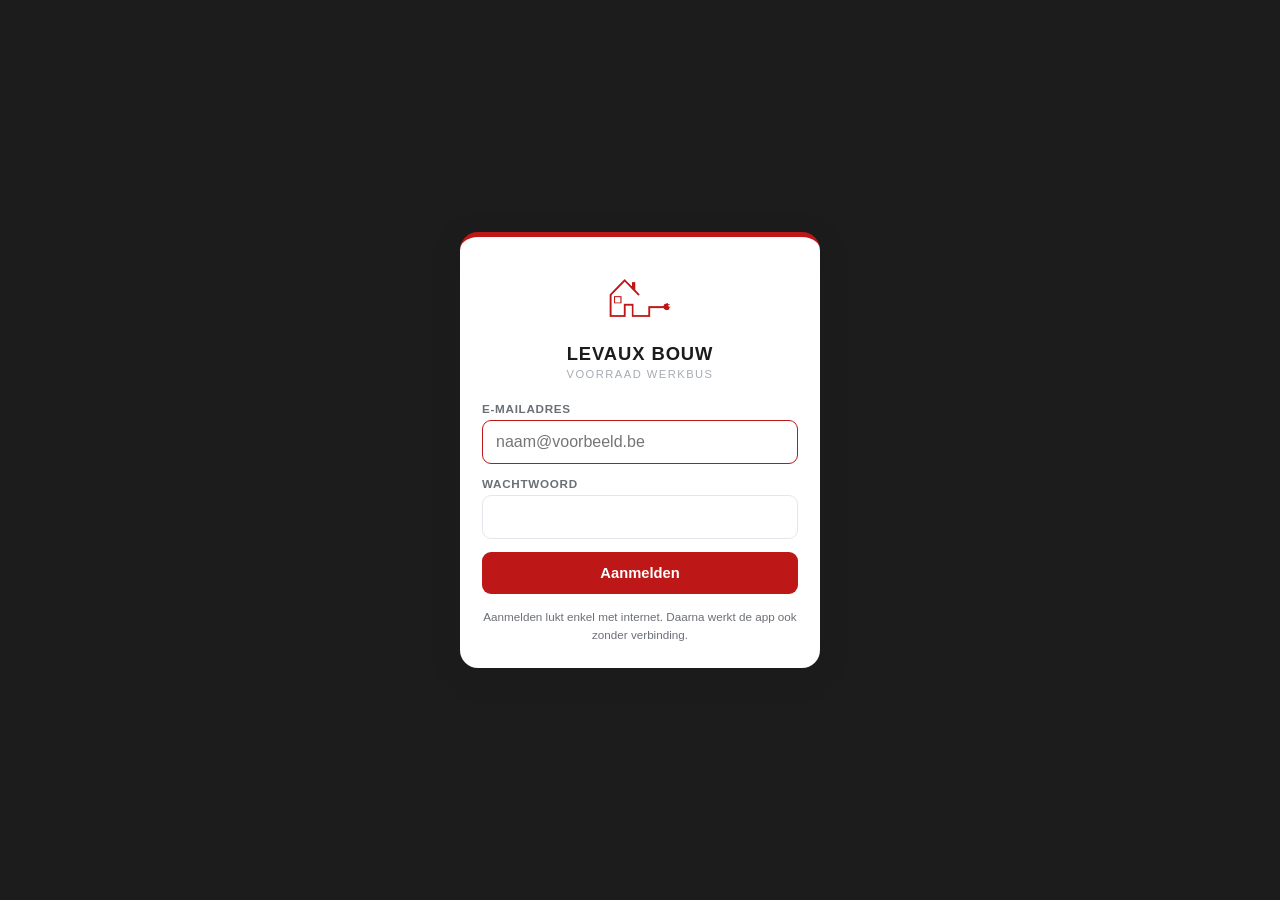
==== index.html @ 4686451c "login" ====
<!DOCTYPE html>
<html lang="nl-BE">
<head>
<meta charset="utf-8">
<meta name="viewport" content="width=device-width, initial-scale=1, viewport-fit=cover, maximum-scale=1">
<title>Levaux Bouw · Voorraad</title>
<meta name="description" content="Voorraadbeheer van Cebeo-materiaal voor Levaux Bouw.">
<meta name="theme-color" content="#1c1c1c">
<meta name="apple-mobile-web-app-capable" content="yes">
<meta name="apple-mobile-web-app-status-bar-style" content="black">
<meta name="apple-mobile-web-app-title" content="Voorraad">
<link rel="manifest" href="manifest.webmanifest">
<link rel="icon" href="assets/logo-mark.png" type="image/png">
<link rel="apple-touch-icon" href="assets/icon-192.png">
<link rel="stylesheet" href="css/styles.css">
</head>
<body>

<!-- ============ AANMELDPOORT ============ -->
<div class="poort" id="poort" hidden>
  <div class="poort__kaart">
    <img src="assets/logo-mark.png" alt="" class="poort__logo">
    <h1>Levaux Bouw</h1>
    <p class="poort__onder">Voorraad werkbus</p>

    <div class="veld"><label for="poort-email">E-mailadres</label>
      <input type="email" id="poort-email" autocomplete="username" inputmode="email" enterkeyhint="next" placeholder="naam@voorbeeld.be"></div>
    <div class="veld"><label for="poort-ww">Wachtwoord</label>
      <input type="password" id="poort-ww" autocomplete="current-password" enterkeyhint="go"></div>

    <div class="poort__fout" id="poort-fout" hidden></div>
    <button class="knop" id="poort-aanmelden">Aanmelden</button>
    <p class="poort__hulp">Aanmelden lukt enkel met internet. Daarna werkt de app ook zonder verbinding.</p>
  </div>
</div>

<header class="app-header">
  <div class="app-header__bar"></div>
  <div class="app-header__top">
    <img src="assets/logo-mark.png" alt="" class="logo">
    <div class="app-header__titel">
      <strong>Levaux Bouw</strong>
      <span id="header-sub">Voorraad werkbus</span>
    </div>
  </div>

  <div class="zoekbalk" id="zoekbalk">
    <div class="zoekveld">
      <input type="search" id="zoek" placeholder="Zoek op naam, merk, referentie of leverancier…" autocomplete="off" enterkeyhint="search">
      <button id="zoek-wis" class="zoekveld__wis" type="button" aria-label="Zoekopdracht wissen" hidden>&times;</button>
    </div>
  </div>
  <div class="chips" id="chips"></div>
  <div class="chips chips--tweede" id="chips-lev"></div>
</header>

<main>

  <!-- ============ VOORRAAD ============ -->
  <section class="scherm" id="scherm-voorraad">
    <div class="stats">
      <div class="stat"><b id="st-soorten">0</b><span>producten</span></div>
      <div class="stat"><b id="st-stuks">0</b><span>stuks</span></div>
      <div class="stat stat--waarschuwing"><b id="st-laag">0</b><span>bijbestellen</span></div>
    </div>
    <div class="lijst" id="lijst"></div>
    <p class="voet">Tik een product aan om af te boeken of bij te tellen.</p>
  </section>

  <!-- ============ INBOEKEN ============ -->
  <section class="scherm" id="scherm-inboeken" hidden>
    <div class="paneel">
      <h3>Bestelbon inlezen</h3>
      <p>Maak schermafbeeldingen van je bestelbon of orderbevestiging en laad ze hier op. De app zoekt zelf uit van welke leverancier de bon komt. Bestaande producten worden <strong>bijgeteld</strong>, nieuwe komen erbij.</p>
      <label class="dropzone" for="ocr-bestanden">
        <svg viewBox="0 0 24 24" fill="none" stroke="currentColor" stroke-width="1.8" stroke-linecap="round" stroke-linejoin="round"><path d="M14.5 4h-5L8 6H4a2 2 0 0 0-2 2v10a2 2 0 0 0 2 2h16a2 2 0 0 0 2-2V8a2 2 0 0 0-2-2h-4l-1.5-2Z"/><circle cx="12" cy="13" r="3.5"/></svg>
        <strong>Schermafbeeldingen kiezen</strong>
        Meerdere tegelijk mag · JPG of PNG
        <input type="file" id="ocr-bestanden" accept="image/*" multiple hidden>
      </label>
      <div class="voortgang" id="ocr-voortgang" hidden>
        <span id="ocr-status">Bezig…</span>
        <div class="balk"><i id="ocr-balk"></i></div>
      </div>
    </div>

    <div class="paneel">
      <h3>Of: tekst plakken</h3>
      <p>Lukt het inlezen van de afbeelding niet? Plak de orderlijst als tekst — de app haalt er de referenties, aantallen en prijzen uit.</p>
      <div class="veld">
        <textarea id="plak-tekst" placeholder="Plak hier de regels van je bestelbon…"></textarea>
      </div>
      <button class="knop knop--zwart" id="btn-plak">Tekst uitlezen</button>
    </div>

    <div class="paneel">
      <h3>Handmatig inboeken</h3>
      <p>Eén product erbij: blokken, isolatie, buizen, een sanitairstuk. Foto trekken, naam invullen, klaar — de rest mag je leeg laten.</p>
      <button class="knop knop--zwart" id="btn-nieuw-foto">Foto nemen en toevoegen</button>
      <button class="knop knop--leeg" id="btn-nieuw-product" style="margin-top:9px">Zonder foto toevoegen</button>
    </div>
  </section>

  <!-- ============ CONTROLESCHERM na import ============ -->
  <section class="scherm" id="scherm-controle" hidden>
    <div class="waarschuwing" id="controle-waarschuwing">
      Kijk de regels na voor je ze bevestigt. Ingelezen tekst is niet altijd perfect.
    </div>
    <div class="paneel" id="controle-lev-paneel">
      <div class="veld" style="margin:0">
        <label for="controle-lev">Leverancier</label>
        <select id="controle-lev"></select>
        <div class="veld__hulp" id="controle-lev-hulp"></div>
      </div>
      <div id="controle-lev-nieuw" hidden style="margin-top:12px">
        <div class="veld"><label for="controle-lev-naam">Naam van de leverancier</label>
          <input type="text" id="controle-lev-naam"></div>
        <div class="veld" style="margin-bottom:0"><label for="controle-lev-cat">Categorie voor zijn materiaal</label>
          <select id="controle-lev-cat"></select></div>
      </div>
    </div>

    <div id="controle-regels"></div>
    <div class="knoppen" style="margin-top:14px">
      <button class="knop" id="btn-bevestig-import">Toevoegen aan voorraad</button>
      <button class="knop knop--leeg" id="btn-annuleer-import">Annuleren</button>
    </div>
  </section>

  <!-- ============ BESTELLEN ============ -->
  <section class="scherm" id="scherm-bestellen" hidden>
    <div class="paneel">
      <h3>Bij te bestellen</h3>
      <p>Alles wat onder je ingestelde minimum zit, gegroepeerd per leverancier. Het minimum stel je per product in.</p>
      <div class="knoppen">
        <button class="knop knop--zwart" id="btn-kopieer-bestel">Lijst kopiëren</button>
        <button class="knop knop--leeg" id="btn-mail-bestel">Doorsturen via mail</button>
      </div>
    </div>
    <div class="lijst" id="bestellijst"></div>
  </section>

  <!-- ============ HISTORIEK ============ -->
  <section class="scherm" id="scherm-historiek" hidden>
    <div class="rij" style="margin-bottom:12px">
      <button class="knop knop--leeg" id="btn-export-csv">Historiek exporteren naar CSV</button>
    </div>
    <div class="log" id="log"></div>
  </section>

  <!-- ============ INSTELLINGEN ============ -->
  <section class="scherm" id="scherm-instellingen" hidden>
    <div class="paneel" id="paneel-cloud" hidden>
      <h3>Cloud</h3>
      <p id="cloud-uitleg">De voorraad staat enkel op dit toestel.</p>
      <div id="cloud-status"></div>
      <div class="knoppen" id="cloud-knoppen"></div>
    </div>

    <div class="paneel">
      <h3>Leveranciers</h3>
      <p>Bij elke leverancier hoort een standaardcategorie en het soort orderlijst. <strong>Kaartjes</strong> is de Cebeo-app; <strong>tabel</strong> is een lijst met artikelnummer, aantal en prijs naast elkaar.</p>
      <div id="lev-lijst"></div>
      <div class="veld" style="margin:12px 0 8px">
        <input type="text" id="nieuwe-lev" placeholder="Naam nieuwe leverancier">
      </div>
      <div class="rij">
        <div class="veld" style="margin:0"><select id="nieuwe-lev-cat"></select></div>
        <button class="knop knop--zwart knop--kort" id="btn-lev-toevoegen">Toevoegen</button>
      </div>
    </div>

    <div class="paneel">
      <h3>Back-up</h3>
      <p>De voorraad staat op dit toestel. Maak regelmatig een back-upbestand — zeker voor je de browsergegevens wist of van telefoon wisselt.</p>
      <div id="opslag" style="margin-bottom:14px"></div>
      <div class="knoppen">
        <button class="knop knop--zwart" id="btn-backup">Back-up downloaden</button>
        <button class="knop knop--leeg" id="btn-herstel">Back-up terugzetten</button>
        <input type="file" id="herstel-bestand" accept="application/json" hidden>
      </div>
    </div>

    <div class="paneel">
      <h3>Voorraad opnieuw beginnen</h3>
      <p>Zet alles terug naar de startlijst van de Cebeo-order, of wis alles.</p>
      <div class="knoppen">
        <button class="knop knop--leeg" id="btn-reset-seed">Terug naar startlijst</button>
        <button class="knop knop--leeg" id="btn-wis-alles" style="color:var(--rood)">Alles wissen</button>
      </div>
    </div>

    <p class="voet">
      Levaux Bouw · Voorraad<br>
      Gemaakt door SG Projects · <span id="versie"></span>
    </p>
  </section>

</main>

<!-- ============ ONDERBALK ============ -->
<nav class="nav" id="nav">
  <button data-scherm="voorraad" aria-current="page">
    <svg viewBox="0 0 24 24" fill="none" stroke="currentColor" stroke-width="1.8" stroke-linecap="round" stroke-linejoin="round"><path d="M3 7h18v13H3z"/><path d="M3 7l2-3h14l2 3M9 12h6"/></svg>
    Voorraad
  </button>
  <button data-scherm="inboeken">
    <svg viewBox="0 0 24 24" fill="none" stroke="currentColor" stroke-width="1.8" stroke-linecap="round" stroke-linejoin="round"><path d="M12 5v14M5 12h14"/></svg>
    Inboeken
  </button>
  <button data-scherm="bestellen">
    <svg viewBox="0 0 24 24" fill="none" stroke="currentColor" stroke-width="1.8" stroke-linecap="round" stroke-linejoin="round"><path d="M3 5h2l2.4 11.2a2 2 0 0 0 2 1.6h7.7a2 2 0 0 0 2-1.55L21 8H6"/><circle cx="10" cy="20.5" r="1"/><circle cx="17" cy="20.5" r="1"/></svg>
    Bestellen
    <i class="nav__badge" id="badge-bestellen" hidden>0</i>
  </button>
  <button data-scherm="historiek">
    <svg viewBox="0 0 24 24" fill="none" stroke="currentColor" stroke-width="1.8" stroke-linecap="round" stroke-linejoin="round"><circle cx="12" cy="12" r="9"/><path d="M12 7v5l3.2 2"/></svg>
    Historiek
  </button>
  <button data-scherm="instellingen">
    <svg viewBox="0 0 24 24" fill="none" stroke="currentColor" stroke-width="1.8" stroke-linecap="round" stroke-linejoin="round"><circle cx="12" cy="12" r="3"/><path d="M19.4 15a1.6 1.6 0 0 0 .3 1.8l.1.1a2 2 0 1 1-2.8 2.8l-.1-.1a1.6 1.6 0 0 0-1.8-.3 1.6 1.6 0 0 0-1 1.5V21a2 2 0 1 1-4 0v-.1A1.6 1.6 0 0 0 9 19.4a1.6 1.6 0 0 0-1.8.3l-.1.1a2 2 0 1 1-2.8-2.8l.1-.1a1.6 1.6 0 0 0 .3-1.8 1.6 1.6 0 0 0-1.5-1H3a2 2 0 1 1 0-4h.1A1.6 1.6 0 0 0 4.6 9a1.6 1.6 0 0 0-.3-1.8l-.1-.1a2 2 0 1 1 2.8-2.8l.1.1a1.6 1.6 0 0 0 1.8.3H9a1.6 1.6 0 0 0 1-1.5V3a2 2 0 1 1 4 0v.1a1.6 1.6 0 0 0 1 1.5 1.6 1.6 0 0 0 1.8-.3l.1-.1a2 2 0 1 1 2.8 2.8l-.1.1a1.6 1.6 0 0 0-.3 1.8V9a1.6 1.6 0 0 0 1.5 1H21a2 2 0 1 1 0 4h-.1a1.6 1.6 0 0 0-1.5 1Z"/></svg>
    Meer
  </button>
</nav>

<!-- ============ MODAL: product ============ -->
<div class="modal" id="modal-product" hidden>
  <div class="modal__inhoud">
    <div class="modal__greep"></div>
    <div class="modal__titel">
      <div class="kaart__foto" id="m-foto"></div>
      <div style="min-width:0">
        <div class="kaart__merk" id="m-merk"></div>
        <h2 id="m-naam"></h2>
        <div class="kaart__ref" id="m-ref"></div>
        <div class="kopieer">
          <button id="m-kopieer-naam" type="button">Naam kopiëren</button>
          <button id="m-kopieer-ref" type="button">Referentie</button>
        </div>
      </div>
    </div>

    <div class="teller">
      <button class="teller__min" id="m-min">−</button>
      <input type="number" id="m-aantal" inputmode="numeric" min="0">
      <button class="teller__plus" id="m-plus">+</button>
    </div>
    <div class="teller__resultaat" id="m-resultaat"></div>
    <div class="snelkeuze" id="m-snelkeuze"></div>

    <div class="drempel">
      <div>
        <strong>Bijbestellen vanaf</strong>
        <span>Zakt de voorraad tot hier, dan komt het product in je bestellijst.</span>
      </div>
      <input type="number" id="m-drempel" inputmode="numeric" min="0" aria-label="Minimum voorraad">
    </div>

    <div class="knoppen">
      <button class="knop" id="m-bevestig">Afboeken</button>
      <button class="knop knop--zwart" id="m-bijtel">Bijtellen</button>
      <button class="knop knop--leeg" id="m-bewerk">Product bewerken</button>
      <button class="knop knop--leeg" id="m-sluit">Sluiten</button>
    </div>
  </div>
</div>

<!-- ============ MODAL: bewerken ============ -->
<div class="modal" id="modal-bewerk" hidden>
  <div class="modal__inhoud">
    <div class="modal__greep"></div>
    <h2 style="margin:0 0 14px;font-size:1.05rem" id="b-titel">Product bewerken</h2>

    <div class="fotoveld">
      <div class="fotoveld__voorbeeld" id="b-voorbeeld"></div>
      <div style="flex:1">
        <button class="knop knop--zwart" id="b-foto-knop" type="button">Foto nemen</button>
        <button class="knop knop--leeg" id="b-foto-weg" type="button" style="margin-top:7px" hidden>Foto verwijderen</button>
        <input type="file" id="b-foto" accept="image/*" capture="environment" hidden>
      </div>
    </div>

    <div class="veld"><label for="b-naam">Omschrijving</label><input type="text" id="b-naam" placeholder="Snelbouwsteen 14 cm"></div>
    <div class="rij">
      <div class="veld"><label for="b-hoofdcat">Categorie</label><select id="b-hoofdcat"></select></div>
      <div class="veld"><label for="b-lev">Leverancier</label><select id="b-lev"></select></div>
    </div>
    <div class="rij">
      <div class="veld"><label for="b-qty">Aantal</label><input type="number" id="b-qty" inputmode="numeric" min="0"></div>
      <div class="veld"><label for="b-eenheid">Eenheid</label><select id="b-eenheid"></select></div>
      <div class="veld"><label for="b-min">Minimum</label><input type="number" id="b-min" inputmode="numeric" min="0"></div>
    </div>

    <details class="meer-velden">
      <summary>Meer gegevens (merk, referentie, prijs)</summary>
      <div class="veld"><label for="b-merk">Merk</label><input type="text" id="b-merk" placeholder="NIKO"></div>
      <div class="rij">
        <div class="veld"><label for="b-ref">Referentie</label><input type="text" id="b-ref" placeholder="101-76100"></div>
        <div class="veld"><label for="b-prijs">Prijs €</label><input type="number" id="b-prijs" inputmode="decimal" step="0.01" min="0"></div>
      </div>
      <div class="veld__hulp">Laat je de referentie leeg, dan maakt de app er zelf één (bv. EIGEN-001).</div>
    </details>

    <div class="knoppen">
      <button class="knop" id="b-bewaar">Bewaren</button>
      <button class="knop knop--leeg" id="b-verwijder" style="color:var(--rood)">Product verwijderen</button>
      <button class="knop knop--leeg" id="b-annuleer">Annuleren</button>
    </div>
  </div>
</div>

<!-- ============ MODAL: naar wie mailen ============ -->
<div class="modal" id="modal-mail" hidden>
  <div class="modal__inhoud">
    <div class="modal__greep"></div>
    <h2 style="margin:0 0 6px;font-size:1.05rem">Naar welke leverancier?</h2>
    <p style="margin:0 0 14px;font-size:.85rem;color:var(--grijs-600)">Je bestelt bij elke leverancier apart, dus maakt de app één mail per leverancier.</p>
    <div class="knoppen" id="mail-keuze"></div>
    <button class="knop knop--leeg" style="margin-top:9px" onclick="document.getElementById('modal-mail').hidden=true">Annuleren</button>
  </div>
</div>

<!-- ============ MODAL: team kiezen ============ -->
<div class="modal" id="modal-team" hidden>
  <div class="modal__inhoud">
    <div class="modal__greep"></div>
    <h2 style="margin:0 0 4px;font-size:1.05rem">Nog geen gedeelde voorraad</h2>
    <p style="margin:0 0 16px;font-size:.85rem;color:var(--grijs-600)">Begin een nieuwe gedeelde voorraad, of sluit aan bij een bestaande met de teamcode.</p>

    <div class="veld"><label for="team-naam">Jouw naam</label>
      <input type="text" id="team-naam" placeholder="Cédric"></div>

    <div class="knoppen">
      <button class="knop" id="team-nieuw">Nieuwe gedeelde voorraad beginnen</button>
    </div>

    <div class="veld" style="margin-top:18px"><label for="team-code">Of: teamcode van een bestaande voorraad</label>
      <input type="text" id="team-code" placeholder="00000000-0000-0000-0000-000000000000"></div>
    <div class="knoppen">
      <button class="knop knop--zwart" id="team-aansluiten">Aansluiten</button>
      <button class="knop knop--leeg" id="team-annuleer">Later</button>
    </div>
  </div>
</div>

<div class="toast" id="toast" hidden></div>

<script src="config.js"></script>
<script src="js/app.js" type="module"></script>
</body>
</html>
---- css/styles.css ----
/* ===========================================================
   Levaux Bouw — Voorraad
   Huisstijl: rood / zwart / wit  (levauxbouw.be)
   =========================================================== */

:root {
  --rood: #be1717;          /* exact de rood uit het logo */
  --rood-donker: #8f1010;
  --rood-licht: #fceceb;
  --zwart: #1c1c1c;
  --grijs-900: #2b2b2b;
  --grijs-600: #6b6f76;
  --grijs-400: #a6abb3;
  --grijs-200: #e3e6ea;
  --grijs-100: #f1f3f5;
  --grijs-50: #f7f8fa;
  --wit: #ffffff;
  --groen: #1e8e4e;
  --oranje: #d98200;

  --radius: 14px;
  --radius-s: 9px;
  --schaduw: 0 1px 2px rgba(28, 28, 28, .06), 0 4px 14px rgba(28, 28, 28, .07);
  --schaduw-op: 0 8px 30px rgba(28, 28, 28, .18);
  --header-h: 116px;
  --nav-h: 62px;
  --font: "Segoe UI", Roboto, -apple-system, BlinkMacSystemFont, "Helvetica Neue", Arial, sans-serif;
}

* { box-sizing: border-box; -webkit-tap-highlight-color: transparent; }
[hidden] { display: none !important; }

html, body {
  margin: 0;
  padding: 0;
  font-family: var(--font);
  background: var(--grijs-50);
  color: var(--zwart);
  overscroll-behavior-y: none;
}

body { padding-bottom: calc(var(--nav-h) + env(safe-area-inset-bottom, 0px)); }

button, input, select, textarea { font-family: inherit; font-size: 1rem; }
button { cursor: pointer; border: none; background: none; color: inherit; }

/* ---------- Aanmeldpoort ----------------------------------- */

body.vergrendeld { overflow: hidden; }
body.vergrendeld > *:not(.poort) { display: none !important; }

.poort {
  position: fixed; inset: 0; z-index: 100;
  background: var(--zwart);
  display: flex; align-items: center; justify-content: center;
  padding: 24px 20px calc(24px + env(safe-area-inset-bottom, 0px));
  overflow-y: auto;
}
.poort__kaart {
  width: 100%; max-width: 360px;
  background: var(--wit);
  border-radius: 18px;
  padding: 28px 22px 24px;
  box-shadow: var(--schaduw-op);
  border-top: 5px solid var(--rood);
  text-align: left;
}
.poort__logo { width: 66px; height: 66px; display: block; margin: 0 auto 12px; object-fit: contain; }
.poort__kaart h1 {
  margin: 0; text-align: center;
  font-size: 1.15rem; letter-spacing: .05em; text-transform: uppercase;
}
.poort__onder {
  margin: 3px 0 22px; text-align: center;
  font-size: .7rem; letter-spacing: .13em; text-transform: uppercase; color: var(--grijs-400);
}
.poort__fout {
  background: var(--rood-licht); color: var(--rood-donker);
  border-radius: var(--radius-s); padding: 10px 12px;
  font-size: .82rem; line-height: 1.4; margin-bottom: 12px;
}
.poort__hulp { margin: 14px 0 0; font-size: .73rem; color: var(--grijs-600); text-align: center; line-height: 1.5; }

/* ---------- Header ---------------------------------------- */

.app-header {
  position: sticky;
  top: 0;
  z-index: 40;
  background: var(--zwart);
  color: var(--wit);
  padding-top: env(safe-area-inset-top, 0px);
}

.app-header__bar {
  height: 4px;
  background: var(--rood);
}

.app-header__top {
  display: flex;
  align-items: center;
  gap: 12px;
  padding: 12px 16px 12px;
}

.logo { width: 40px; height: 40px; flex: none; object-fit: contain; }

.app-header__titel { line-height: 1.15; }
.app-header__titel strong {
  display: block;
  font-size: 1.02rem;
  letter-spacing: .04em;
  text-transform: uppercase;
  font-weight: 700;
}
.app-header__titel span {
  display: block;
  font-size: .66rem;
  letter-spacing: .13em;
  text-transform: uppercase;
  color: var(--grijs-400);
  margin-top: 2px;
}

.app-header__acties { margin-left: auto; display: flex; gap: 8px; }

.icoonknop {
  width: 38px; height: 38px;
  display: grid; place-items: center;
  border-radius: 50%;
  background: rgba(255, 255, 255, .1);
  color: var(--wit);
  font-size: 1.05rem;
}
.icoonknop:active { background: rgba(255, 255, 255, .22); }

/* zoekbalk in de header */
.zoekbalk { padding: 0 16px 14px; display: flex; gap: 8px; }
.zoekveld { position: relative; flex: 1; }
.zoekbalk input {
  width: 100%;
  border: none;
  border-radius: 999px;
  padding: 11px 42px 11px 16px;
  background: rgba(255, 255, 255, .13);
  color: var(--wit);
  outline: none;
}
/* eigen wisknop: het standaardkruisje van de browser ontbreekt op Android */
.zoekbalk input::-webkit-search-cancel-button { display: none; }
.zoekveld__wis {
  position: absolute; right: 5px; top: 50%; transform: translateY(-50%);
  width: 30px; height: 30px; border-radius: 50%;
  background: rgba(255, 255, 255, .18);
  color: var(--wit); font-size: 1.15rem; line-height: 1;
  display: grid; place-items: center;
}
.zoekveld__wis:active { background: rgba(255, 255, 255, .32); }
.zoekbalk input::placeholder { color: rgba(255, 255, 255, .55); }
.zoekbalk input:focus { background: rgba(255, 255, 255, .2); }

.chips { display: flex; gap: 7px; overflow-x: auto; padding: 0 16px 12px; scrollbar-width: none; }
.chips::-webkit-scrollbar { display: none; }
.chip {
  flex: none;
  padding: 6px 13px;
  border-radius: 999px;
  font-size: .8rem;
  background: rgba(255, 255, 255, .1);
  color: rgba(255, 255, 255, .8);
  white-space: nowrap;
}
.chip[aria-pressed="true"] { background: var(--rood); color: var(--wit); font-weight: 600; }

.chips--tweede { padding-top: 0; }
.chips--tweede .chip {
  background: transparent;
  border: 1px solid rgba(255, 255, 255, .22);
  font-size: .74rem;
  padding: 5px 11px;
}
.chips--tweede .chip[aria-pressed="true"] { background: var(--wit); color: var(--zwart); border-color: var(--wit); }
.chips[hidden] { display: none; }

/* ---------- Layout ---------------------------------------- */

main { padding: 14px 12px 24px; max-width: 720px; margin: 0 auto; }
.scherm[hidden] { display: none; }

.sectie-titel {
  font-size: .72rem;
  text-transform: uppercase;
  letter-spacing: .11em;
  color: var(--grijs-600);
  font-weight: 700;
  margin: 20px 4px 9px;
}
.sectie-titel:first-child { margin-top: 4px; }

/* ---------- Statistiek ------------------------------------ */

.stats { display: grid; grid-template-columns: repeat(3, 1fr); gap: 8px; margin-bottom: 6px; }
.stat {
  background: var(--wit);
  border-radius: var(--radius);
  padding: 12px 10px;
  box-shadow: var(--schaduw);
  text-align: center;
}
.stat b { display: block; font-size: 1.28rem; line-height: 1.2; }
.stat span { font-size: .66rem; text-transform: uppercase; letter-spacing: .07em; color: var(--grijs-600); }
.stat--waarschuwing b { color: var(--rood); }

/* ---------- Productkaart ---------------------------------- */

.lijst { display: flex; flex-direction: column; gap: 8px; }

.kaart {
  display: grid;
  grid-template-columns: 50px minmax(0, 1fr) 88px;
  gap: 12px;
  align-items: center;
  min-height: 84px;
  background: var(--wit);
  border-radius: var(--radius);
  padding: 12px;
  box-shadow: var(--schaduw);
  border-left: 3px solid transparent;
}
.kaart--laag { border-left-color: var(--rood); }
.kaart--op { border-left-color: var(--zwart); opacity: .72; }

.kaart__foto {
  width: 50px; height: 50px;
  border-radius: var(--radius-s);
  background: var(--grijs-50);
  border: 1px solid var(--grijs-100);
  display: grid; place-items: center;
  overflow: hidden;
  color: var(--grijs-400);
}
.kaart__foto img { width: 100%; height: 100%; object-fit: contain; display: block; }

.kaart__info { min-width: 0; }
.kaart__merk {
  font-size: .63rem; letter-spacing: .1em; text-transform: uppercase;
  color: var(--rood); font-weight: 700;
  white-space: nowrap; overflow: hidden; text-overflow: ellipsis;
}
.kaart__naam {
  font-size: .875rem; font-weight: 600; line-height: 1.32; margin: 2px 0 3px;
  display: -webkit-box; -webkit-line-clamp: 2; -webkit-box-orient: vertical; overflow: hidden;
}
.kaart__ref {
  font-size: .69rem; color: var(--grijs-400); font-variant-numeric: tabular-nums;
  white-space: nowrap; overflow: hidden; text-overflow: ellipsis;
}

/* rechts: aantal en min-knop naast elkaar, altijd even breed —
   zo blijft de rechterrand van de lijst netjes op één lijn */
.kaart__aantal { display: flex; align-items: center; justify-content: flex-end; gap: 8px; }
.aantal-bol {
  min-width: 46px; height: 34px;
  padding: 0 8px;
  border-radius: 10px;
  background: var(--grijs-100);
  font-weight: 700; font-size: 1rem;
  font-variant-numeric: tabular-nums;
  display: flex; align-items: baseline; justify-content: center; gap: 3px;
}
.aantal-bol small { font-size: .62rem; font-weight: 600; color: var(--grijs-600); }
.aantal-bol--laag { background: var(--rood-licht); color: var(--rood-donker); }
.aantal-bol--laag small { color: var(--rood-donker); }
.aantal-bol--op { background: var(--zwart); color: var(--wit); }
.aantal-bol--op small { color: rgba(255, 255, 255, .7); }
.mini-min {
  width: 34px; height: 34px; flex: none;
  border-radius: 50%;
  background: var(--rood);
  color: var(--wit);
  font-size: 1.25rem; font-weight: 700; line-height: 1;
  display: grid; place-items: center;
}
.mini-min:active { background: var(--rood-donker); transform: scale(.94); }

.leeg {
  text-align: center;
  color: var(--grijs-600);
  padding: 44px 20px;
  font-size: .9rem;
}
.leeg span { font-size: 2rem; display: block; margin-bottom: 8px; }

/* ---------- Onderbalk -------------------------------------- */

.nav {
  position: fixed;
  bottom: 0; left: 0; right: 0;
  height: calc(var(--nav-h) + env(safe-area-inset-bottom, 0px));
  padding-bottom: env(safe-area-inset-bottom, 0px);
  background: var(--wit);
  border-top: 1px solid var(--grijs-200);
  display: grid;
  grid-template-columns: repeat(5, 1fr);
  z-index: 45;
}
.nav button {
  display: flex; flex-direction: column; align-items: center; justify-content: center; gap: 3px;
  font-size: .62rem; letter-spacing: .03em; color: var(--grijs-600); position: relative;
}
.nav button svg { width: 21px; height: 21px; }
.nav button[aria-current="page"] { color: var(--rood); font-weight: 700; }
.nav__badge {
  position: absolute; top: 6px; right: 50%; margin-right: -20px;
  background: var(--rood); color: var(--wit);
  font-size: .6rem; font-weight: 700;
  min-width: 16px; height: 16px; padding: 0 4px;
  border-radius: 999px; display: grid; place-items: center;
}

/* ---------- Knoppen ---------------------------------------- */

.knop {
  display: inline-flex; align-items: center; justify-content: center; gap: 8px;
  padding: 13px 18px;
  border-radius: var(--radius-s);
  font-weight: 700; font-size: .92rem;
  background: var(--rood); color: var(--wit);
  width: 100%;
}
.knop:active { background: var(--rood-donker); }
.knop--zwart { background: var(--zwart); }
.knop--zwart:active { background: #000; }
.knop--leeg { background: var(--wit); color: var(--zwart); border: 1.5px solid var(--grijs-200); }
.knop--leeg:active { background: var(--grijs-100); }
.knop[disabled] { opacity: .45; pointer-events: none; }
.knoppen { display: flex; flex-direction: column; gap: 9px; }
/* smalle knop naast een invoerveld — niet meegroeien met de rij */
.knop--kort { width: auto; flex: 0 0 auto; padding-inline: 20px; }

/* ---------- Formulier -------------------------------------- */

.veld { margin-bottom: 13px; }
.veld label {
  display: block; font-size: .73rem; font-weight: 700; text-transform: uppercase;
  letter-spacing: .06em; color: var(--grijs-600); margin-bottom: 5px;
}
.veld input, .veld select, .veld textarea {
  width: 100%;
  padding: 12px 13px;
  border: 1.5px solid var(--grijs-200);
  border-radius: var(--radius-s);
  background: var(--wit);
  outline: none;
}
.veld input:focus, .veld select:focus, .veld textarea:focus { border-color: var(--rood); }
.veld textarea { min-height: 92px; resize: vertical; }
.veld__hulp { font-size: .74rem; color: var(--grijs-600); margin-top: 5px; }

.paneel {
  background: var(--wit);
  border-radius: var(--radius);
  padding: 15px 14px;
  box-shadow: var(--schaduw);
  margin-bottom: 10px;
}
/* bewerkbare lijstjes bij Instellingen */
.beheerrij {
  display: grid;
  grid-template-columns: 1fr 34% 30px;
  gap: 8px;
  align-items: center;
  padding: 9px 0;
  border-bottom: 1px solid var(--grijs-100);
}
.beheerrij--breed { grid-template-columns: 1fr 30px; }
.beheerrij input, .beheerrij select {
  width: 100%; min-width: 0;
  padding: 9px 10px;
  border: 1.5px solid transparent;
  border-radius: 8px;
  background: var(--grijs-50);
  font-size: .88rem;
  outline: none;
}
.beheerrij input:focus, .beheerrij select:focus { border-color: var(--rood); background: var(--wit); }
.beheerrij select { font-size: .8rem; }
.beheerrij__weg {
  width: 30px; height: 30px; border-radius: 50%;
  color: var(--grijs-400); font-size: 1.15rem; line-height: 1;
  display: grid; place-items: center;
}
.beheerrij__weg:active { background: var(--grijs-100); }
.beheerrij__weg[data-vast] { color: var(--grijs-200); }
.beheerrij__formaat { grid-column: 1 / 3; font-size: .78rem !important; }
.beheerrij small {
  grid-column: 1 / -1;
  font-size: .68rem; color: var(--grijs-400);
  margin-top: -4px;
}

/* foto bovenaan het bewerkscherm */
.fotoveld { display: flex; gap: 12px; align-items: center; margin-bottom: 16px; }
.fotoveld__voorbeeld {
  width: 84px; height: 84px; flex: none;
  border-radius: var(--radius-s);
  background: var(--grijs-100);
  display: grid; place-items: center;
  overflow: hidden; color: var(--grijs-400);
}
.fotoveld__voorbeeld img { width: 100%; height: 100%; object-fit: cover; }

.meer-velden { margin: 4px 0 16px; }
.meer-velden summary {
  cursor: pointer; font-size: .8rem; font-weight: 700; color: var(--grijs-600);
  padding: 9px 0; list-style: none;
}
.meer-velden summary::-webkit-details-marker { display: none; }
.meer-velden summary::before { content: '+ '; color: var(--rood); }
.meer-velden[open] summary::before { content: '– '; }

.paneel h3 { margin: 0 0 4px; font-size: .97rem; }
.paneel p { margin: 0 0 12px; font-size: .83rem; color: var(--grijs-600); line-height: 1.45; }

/* ---------- Modal ------------------------------------------ */

.modal {
  position: fixed; inset: 0; z-index: 60;
  background: rgba(15, 15, 15, .45);
  display: flex; align-items: flex-end; justify-content: center;
  animation: fade .16s ease;
}
.modal[hidden] { display: none; }
.modal__inhoud {
  background: var(--wit);
  width: 100%; max-width: 560px;
  border-radius: 20px 20px 0 0;
  padding: 18px 16px calc(20px + env(safe-area-inset-bottom, 0px));
  max-height: 92vh; overflow-y: auto;
  box-shadow: var(--schaduw-op);
  animation: omhoog .22s cubic-bezier(.2, .8, .3, 1);
}
@keyframes fade { from { opacity: 0 } }
@keyframes omhoog { from { transform: translateY(24px) } }

.modal__greep { width: 38px; height: 4px; border-radius: 4px; background: var(--grijs-200); margin: 0 auto 14px; }
.modal__titel { display: flex; gap: 12px; align-items: flex-start; margin-bottom: 16px; }
.modal__titel h2 { margin: 0; font-size: 1rem; line-height: 1.35; }
.modal__titel .kaart__merk { margin-bottom: 2px; }

.kopieer { display: flex; gap: 6px; margin-top: 7px; }
.kopieer button {
  font-size: .72rem; font-weight: 600;
  padding: 5px 10px;
  border-radius: 999px;
  background: var(--grijs-100);
  color: var(--grijs-900);
}
.kopieer button:active { background: var(--grijs-200); }

/* teller */
.teller { display: flex; align-items: center; justify-content: center; gap: 16px; margin: 6px 0 14px; }
.teller button {
  width: 58px; height: 58px; border-radius: 50%;
  font-size: 1.7rem; font-weight: 700; line-height: 1;
  background: var(--grijs-100); color: var(--zwart);
  display: grid; place-items: center;
}
.teller button:active { background: var(--grijs-200); }
.teller__min { background: var(--rood) !important; color: var(--wit) !important; }
.teller__plus { background: var(--zwart) !important; color: var(--wit) !important; }
.teller input {
  width: 96px; text-align: center;
  font-size: 1.9rem; font-weight: 700;
  border: none; border-bottom: 2px solid var(--grijs-200);
  padding: 4px 0; outline: none;
  font-variant-numeric: tabular-nums;
}
.teller__resultaat { text-align: center; font-size: .84rem; color: var(--grijs-600); margin: -6px 0 14px; }
.teller__resultaat b { color: var(--zwart); }
.teller__resultaat.negatief b { color: var(--rood); }

.snelkeuze { display: flex; gap: 7px; justify-content: center; margin-bottom: 14px; flex-wrap: wrap; }
.snelkeuze button {
  padding: 7px 14px; border-radius: 999px;
  background: var(--grijs-100); font-weight: 600; font-size: .84rem;
}
.snelkeuze button:active { background: var(--grijs-200); }

/* bijbestel-drempel in het productscherm */
.drempel {
  display: flex; align-items: center; gap: 12px;
  background: var(--grijs-50);
  border: 1.5px solid var(--grijs-200);
  border-radius: var(--radius-s);
  padding: 12px 13px;
  margin-bottom: 14px;
}
.drempel > div { flex: 1; min-width: 0; }
.drempel strong { display: block; font-size: .87rem; }
.drempel span { display: block; font-size: .72rem; color: var(--grijs-600); line-height: 1.35; margin-top: 2px; }
.drempel input {
  width: 74px; flex: none;
  text-align: center; font-size: 1.1rem; font-weight: 700;
  padding: 10px 6px;
  border: 1.5px solid var(--grijs-200);
  border-radius: var(--radius-s);
  background: var(--wit);
  outline: none;
  font-variant-numeric: tabular-nums;
}
.drempel input:focus { border-color: var(--rood); }

/* ---------- Historiek -------------------------------------- */

.log { display: flex; flex-direction: column; gap: 7px; }
.log__dag {
  font-size: .72rem; font-weight: 700; text-transform: uppercase; letter-spacing: .08em;
  color: var(--grijs-600); margin: 14px 4px 3px;
}
.log__item {
  display: grid; grid-template-columns: auto 1fr auto; gap: 11px; align-items: center;
  background: var(--wit); border-radius: var(--radius-s); padding: 10px 12px; box-shadow: var(--schaduw);
}
.log__delta {
  font-weight: 700; font-variant-numeric: tabular-nums; font-size: .92rem;
  min-width: 44px; text-align: center; padding: 4px 7px; border-radius: var(--radius-s);
}
.log__delta--min { background: var(--rood-licht); color: var(--rood-donker); }
.log__delta--plus { background: #e8f5ec; color: var(--groen); }
.log__naam { font-size: .84rem; font-weight: 600; line-height: 1.3; }
.log__meta { font-size: .71rem; color: var(--grijs-600); margin-top: 2px; }
.log__tijd { font-size: .71rem; color: var(--grijs-400); font-variant-numeric: tabular-nums; }

/* ---------- Import / OCR ----------------------------------- */

.dropzone {
  display: block;
  border: 2px dashed var(--grijs-200);
  border-radius: var(--radius);
  padding: 26px 16px;
  text-align: center;
  background: var(--wit);
  color: var(--grijs-600);
  font-size: .86rem;
}
.dropzone strong { display: block; color: var(--zwart); font-size: .95rem; margin-bottom: 4px; }
.dropzone svg { width: 34px; height: 34px; color: var(--rood); margin-bottom: 8px; }

.voortgang { margin-top: 12px; font-size: .8rem; color: var(--grijs-600); }
.balk { height: 6px; border-radius: 6px; background: var(--grijs-200); overflow: hidden; margin-top: 7px; }
.balk i { display: block; height: 100%; background: var(--rood); width: 0; transition: width .25s ease; }

.regel {
  display: grid; grid-template-columns: 1fr 70px auto; gap: 9px; align-items: center;
  background: var(--wit); border-radius: var(--radius-s); padding: 10px 11px;
  box-shadow: var(--schaduw); margin-bottom: 7px;
  border-left: 3px solid var(--groen);
}
.regel--nieuw { border-left-color: var(--oranje); }
.regel--twijfel { border-left-color: var(--rood); background: var(--rood-licht); }
.regel--twijfel input[type="number"] { border-color: var(--rood); }
.met-fotos .regel { grid-template-columns: 42px 1fr 70px auto; }
.regel__foto {
  width: 42px; height: 42px;
  border-radius: 7px;
  background: var(--grijs-50);
  border: 1px solid var(--grijs-100);
  overflow: hidden;
  display: grid; place-items: center;
}
.regel__foto img { width: 100%; height: 100%; object-fit: contain; }
.regel__foto:empty { border-style: dashed; }

.regel input[type="number"] {
  width: 100%; padding: 8px; text-align: center; font-weight: 700;
  border: 1.5px solid var(--grijs-200); border-radius: 7px; outline: none;
  font-variant-numeric: tabular-nums;
}
.regel input[type="text"] {
  width: 100%; padding: 6px 8px; border: 1.5px solid var(--grijs-200); border-radius: 7px;
  font-size: .84rem; outline: none;
}
.regel__label { font-size: .64rem; text-transform: uppercase; letter-spacing: .07em; font-weight: 700; }
.regel__label--nieuw { color: var(--rood); }
.regel__label--bestaat { color: var(--groen); }
.regel__weg { width: 30px; height: 30px; border-radius: 50%; background: var(--grijs-100); color: var(--grijs-600); display: grid; place-items: center; }

/* ---------- Toast ------------------------------------------ */

.toast {
  position: fixed;
  left: 50%; transform: translateX(-50%);
  top: calc(14px + env(safe-area-inset-top, 0px));
  background: var(--zwart); color: var(--wit);
  border: 1px solid rgba(255, 255, 255, .18);
  padding: 12px 18px; border-radius: 999px;
  font-size: .85rem; font-weight: 600;
  box-shadow: var(--schaduw-op);
  z-index: 70; max-width: 90vw; text-align: center;
  animation: omlaag .2s ease;
}
@keyframes omlaag { from { transform: translate(-50%, -16px); opacity: 0 } }
.toast[hidden] { display: none; }
.toast b { color: #ff8a82; }

/* ---------- Diversen --------------------------------------- */

/* nummervelden zonder pijltjes — die zijn te klein op een telefoon */
input[type="number"] { -moz-appearance: textfield; appearance: textfield; }
input[type="number"]::-webkit-outer-spin-button,
input[type="number"]::-webkit-inner-spin-button { -webkit-appearance: none; margin: 0; }

.waarschuwing {
  background: var(--rood-licht);
  border-radius: var(--radius-s);
  padding: 11px 13px;
  font-size: .82rem;
  color: var(--rood-donker);
  line-height: 1.45;
  margin-bottom: 10px;
}
.waarschuwing--ok { background: #e8f5ec; color: #17603a; }
.tabel-mini { width: 100%; font-size: .82rem; border-collapse: collapse; }
.tabel-mini td { padding: 7px 0; border-bottom: 1px solid var(--grijs-100); }
.tabel-mini td:last-child { text-align: right; font-weight: 600; font-variant-numeric: tabular-nums; }
.voet { text-align: center; font-size: .7rem; color: var(--grijs-400); padding: 26px 10px 6px; line-height: 1.6; }
.rij { display: flex; gap: 9px; }
.rij > * { flex: 1; }
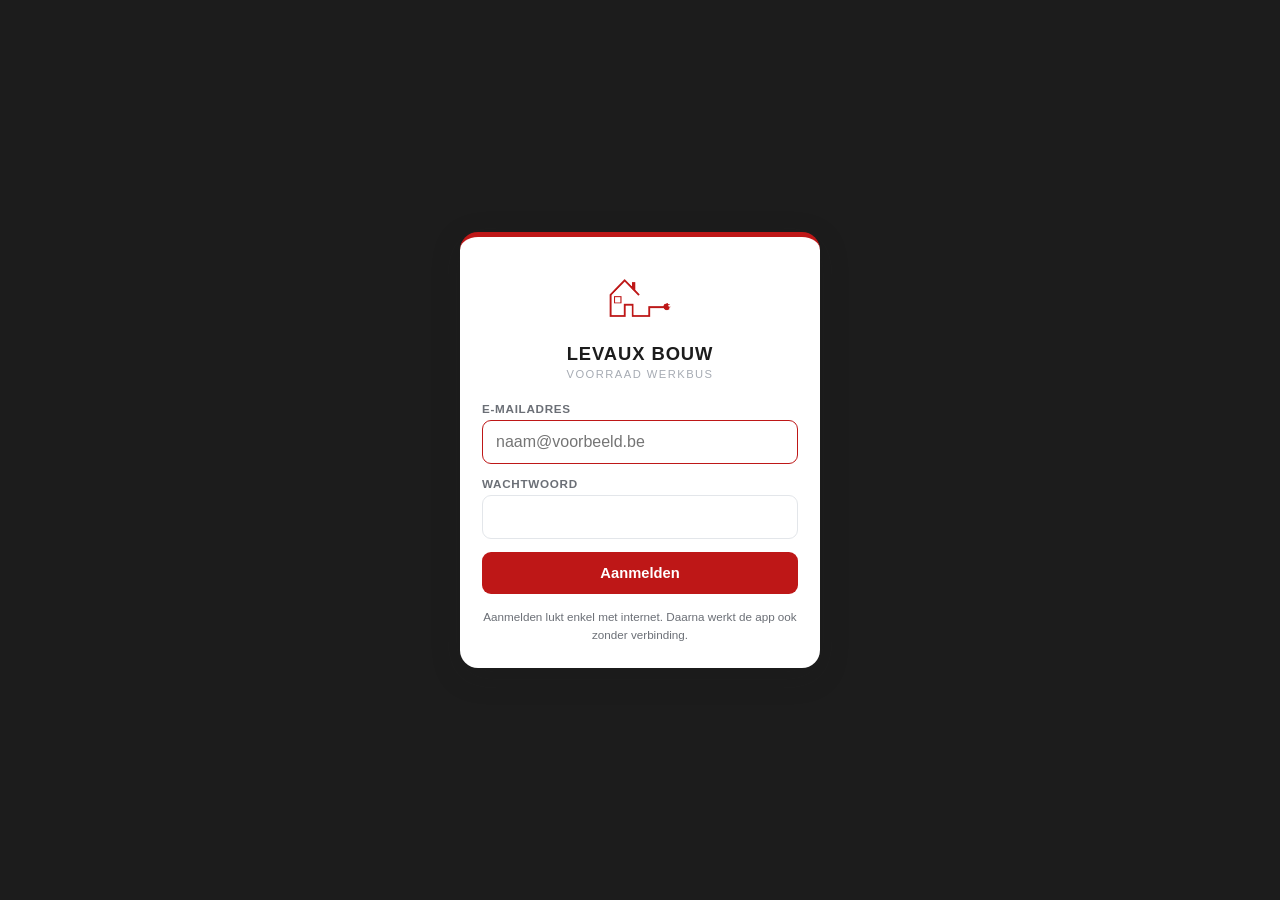
==== commit d04ffb06: "varia" ====
--- a/index.html
+++ b/index.html
@@ -171,6 +171,13 @@
     </div>
 
     <div class="paneel">
+      <h3>Minimumvoorraad</h3>
+      <p>Per soort materiaal ligt vast wanneer je wil bijbestellen. Nieuwe producten krijgen dat minimum automatisch. Stel je bij een product zelf een minimum in, dan blijft dat staan.</p>
+      <div id="regel-lijst"></div>
+      <button class="knop knop--leeg" id="btn-regels-toepassen" style="margin-top:12px">Regels opnieuw toepassen</button>
+    </div>
+
+    <div class="paneel">
       <h3>Back-up</h3>
       <p>De voorraad staat op dit toestel. Maak regelmatig een back-upbestand — zeker voor je de browsergegevens wist of van telefoon wisselt.</p>
       <div id="opslag" style="margin-bottom:14px"></div>
@@ -280,7 +287,10 @@
       </div>
     </div>
 
-    <div class="veld"><label for="b-naam">Omschrijving</label><input type="text" id="b-naam" placeholder="Snelbouwsteen 14 cm"></div>
+    <div class="veld"><label for="b-naam">Omschrijving</label>
+      <input type="text" id="b-naam" placeholder="Snelbouwsteen 14 cm" autocomplete="off">
+      <div class="lijkt-op" id="b-lijkt-op" hidden></div>
+    </div>
     <div class="rij">
       <div class="veld"><label for="b-hoofdcat">Categorie</label><select id="b-hoofdcat"></select></div>
       <div class="veld"><label for="b-lev">Leverancier</label><select id="b-lev"></select></div>
@@ -343,6 +353,12 @@
   </div>
 </div>
 
+<!-- ============ FOTO GROOT ============ -->
+<div class="fotoviewer" id="fotoviewer" hidden>
+  <img id="fotoviewer-beeld" alt="">
+  <button class="fotoviewer__sluit" id="fotoviewer-sluit" aria-label="Sluiten">&times;</button>
+</div>
+
 <div class="toast" id="toast" hidden></div>
 
 <script src="config.js"></script>
--- a/css/styles.css
+++ b/css/styles.css
@@ -587,6 +587,73 @@
 .regel__label--bestaat { color: var(--groen); }
 .regel__weg { width: 30px; height: 30px; border-radius: 50%; background: var(--grijs-100); color: var(--grijs-600); display: grid; place-items: center; }
 
+/* ---------- Foto groot bekijken ---------------------------- */
+
+.fotoviewer {
+  position: fixed; inset: 0; z-index: 90;
+  background: rgba(15, 15, 15, .92);
+  display: flex; align-items: center; justify-content: center;
+  padding: 24px;
+  animation: fade .15s ease;
+}
+.fotoviewer img {
+  max-width: 100%; max-height: 100%;
+  border-radius: var(--radius);
+  background: var(--wit);
+}
+.fotoviewer__sluit {
+  position: absolute; top: calc(14px + env(safe-area-inset-top, 0px)); right: 14px;
+  width: 42px; height: 42px; border-radius: 50%;
+  background: rgba(255, 255, 255, .16); color: var(--wit);
+  font-size: 1.5rem; line-height: 1;
+  display: grid; place-items: center;
+}
+.foto-klikbaar { cursor: zoom-in; position: relative; }
+.foto-klikbaar::after {
+  content: '';
+  position: absolute; right: 3px; bottom: 3px;
+  width: 14px; height: 14px;
+  border-right: 2px solid var(--grijs-400);
+  border-bottom: 2px solid var(--grijs-400);
+  border-bottom-right-radius: 3px;
+  opacity: .8;
+}
+
+/* ---------- Lijkt op een bestaand product ------------------ */
+
+.lijkt-op { margin-top: 8px; }
+.lijkt-op__kop {
+  font-size: .74rem; font-weight: 700; color: var(--oranje);
+  margin-bottom: 6px;
+}
+.lijkt-op button {
+  display: flex; align-items: center; gap: 9px;
+  width: 100%; text-align: left;
+  padding: 8px 10px; margin-bottom: 5px;
+  border-radius: var(--radius-s);
+  background: var(--grijs-50);
+  border: 1px solid var(--grijs-200);
+}
+.lijkt-op button:active { background: var(--grijs-100); }
+.lijkt-op__foto {
+  width: 30px; height: 30px; flex: none;
+  border-radius: 6px; overflow: hidden;
+  background: var(--grijs-100);
+  display: grid; place-items: center; color: var(--grijs-400);
+}
+.lijkt-op__foto img { width: 100%; height: 100%; object-fit: contain; }
+.lijkt-op__tekst { min-width: 0; }
+.lijkt-op__naam { display: block; font-size: .8rem; font-weight: 600; line-height: 1.25; }
+.lijkt-op__meta { display: block; font-size: .68rem; color: var(--grijs-600); margin-top: 2px; }
+
+/* regels bij instellingen */
+.regelrij {
+  display: flex; justify-content: space-between; gap: 10px;
+  padding: 7px 0; border-bottom: 1px solid var(--grijs-100);
+  font-size: .84rem;
+}
+.regelrij b { font-variant-numeric: tabular-nums; }
+
 /* ---------- Toast ------------------------------------------ */
 
 .toast {
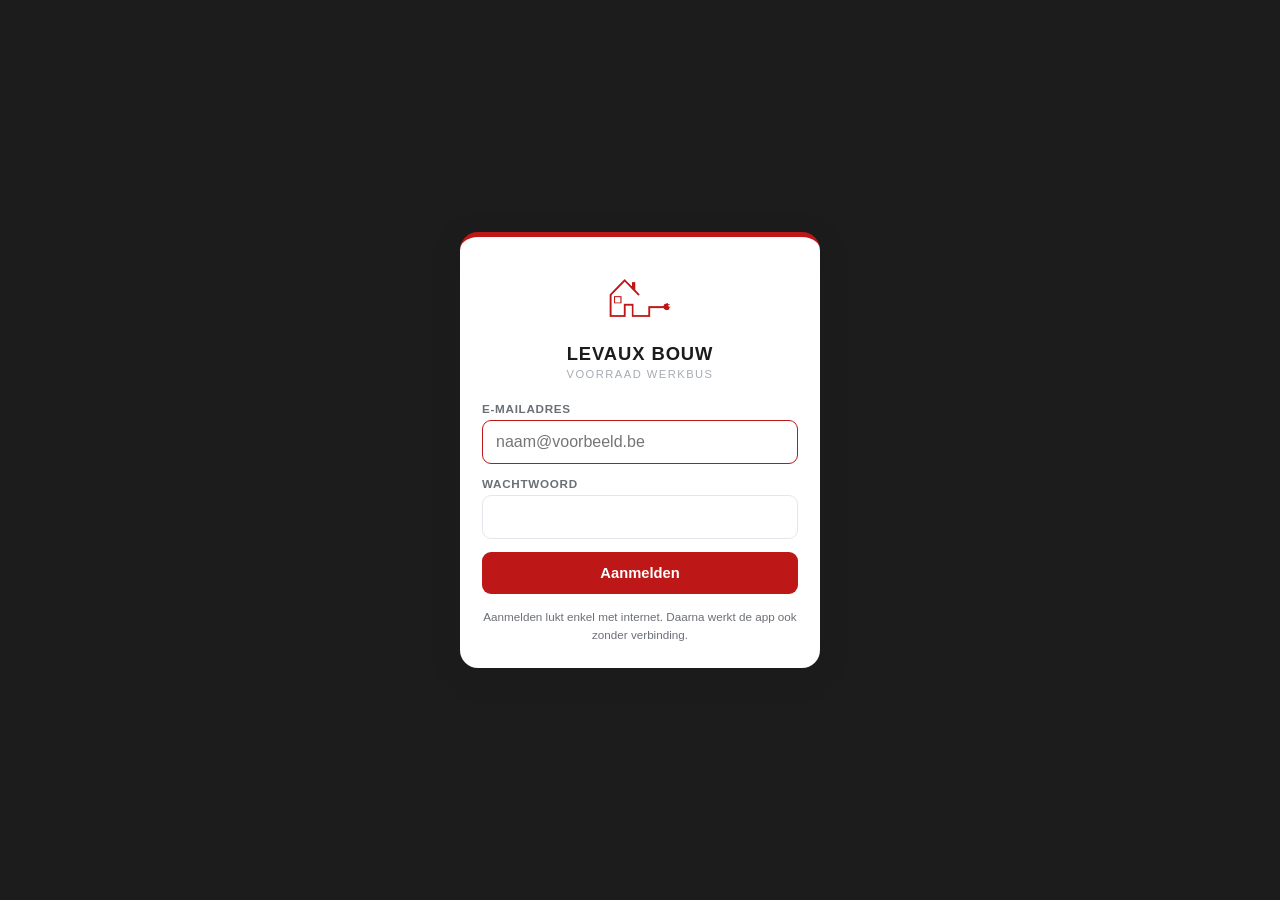
==== commit 69c68bf8: "verbeteringen" ====
--- a/index.html
+++ b/index.html
@@ -63,8 +63,17 @@
       <div class="stat"><b id="st-stuks">0</b><span>stuks</span></div>
       <div class="stat stat--waarschuwing"><b id="st-laag">0</b><span>bijbestellen</span></div>
     </div>
+    <div class="selectiebalk" id="selectiebalk">
+      <button id="btn-selecteer">Selecteren</button>
+      <div id="selectie-acties" hidden>
+        <button id="btn-sel-alles">Alles</button>
+        <button id="btn-sel-niets">Niets</button>
+        <button id="btn-sel-verwijder" class="selectiebalk__weg">Verwijderen</button>
+        <button id="btn-sel-stop">Klaar</button>
+      </div>
+    </div>
     <div class="lijst" id="lijst"></div>
-    <p class="voet">Tik een product aan om af te boeken of bij te tellen.</p>
+    <p class="voet" id="voorraad-voet">Tik een product aan om af te boeken of bij te tellen.</p>
   </section>
 
   <!-- ============ INBOEKEN ============ -->
@@ -189,10 +198,10 @@
     </div>
 
     <div class="paneel">
-      <h3>Voorraad opnieuw beginnen</h3>
-      <p>Zet alles terug naar de startlijst van de Cebeo-order, of wis alles.</p>
+      <h3>Opnieuw beginnen</h3>
+      <p>Producten wissen laat je leveranciers, minimumregels en instellingen staan. Alles wissen zet de app terug op nul.</p>
       <div class="knoppen">
-        <button class="knop knop--leeg" id="btn-reset-seed">Terug naar startlijst</button>
+        <button class="knop knop--leeg" id="btn-wis-producten" style="color:var(--rood)">Alle producten wissen</button>
         <button class="knop knop--leeg" id="btn-wis-alles" style="color:var(--rood)">Alles wissen</button>
       </div>
     </div>
--- a/css/styles.css
+++ b/css/styles.css
@@ -212,6 +212,36 @@
 .stat span { font-size: .66rem; text-transform: uppercase; letter-spacing: .07em; color: var(--grijs-600); }
 .stat--waarschuwing b { color: var(--rood); }
 
+/* ---------- Selecteren en verwijderen ---------------------- */
+
+.selectiebalk {
+  display: flex; justify-content: flex-end; align-items: center;
+  gap: 7px; margin: 2px 2px 8px; flex-wrap: wrap;
+}
+.selectiebalk button {
+  font-size: .76rem; font-weight: 600;
+  padding: 6px 12px; border-radius: 999px;
+  background: var(--wit); color: var(--grijs-600);
+  border: 1px solid var(--grijs-200);
+}
+.selectiebalk button:active { background: var(--grijs-100); }
+.selectiebalk__weg { background: var(--rood) !important; color: var(--wit) !important; border-color: var(--rood) !important; }
+.selectiebalk__weg[disabled] { opacity: .4; }
+#selectie-acties { display: flex; gap: 7px; flex-wrap: wrap; }
+
+.kaart--kiesbaar { cursor: pointer; }
+.kaart--gekozen { outline: 2px solid var(--rood); outline-offset: -2px; background: var(--rood-licht); }
+.kaart__vink {
+  width: 26px; height: 26px; flex: none;
+  border-radius: 50%;
+  border: 2px solid var(--grijs-200);
+  display: grid; place-items: center;
+  color: transparent; font-size: .85rem; font-weight: 700;
+}
+.kaart--gekozen .kaart__vink { background: var(--rood); border-color: var(--rood); color: var(--wit); }
+.kaart--kiezen { grid-template-columns: 26px 50px minmax(0, 1fr); }
+.kaart--kiezen .kaart__aantal { display: none; }
+
 /* ---------- Productkaart ---------------------------------- */
 
 .lijst { display: flex; flex-direction: column; gap: 8px; }
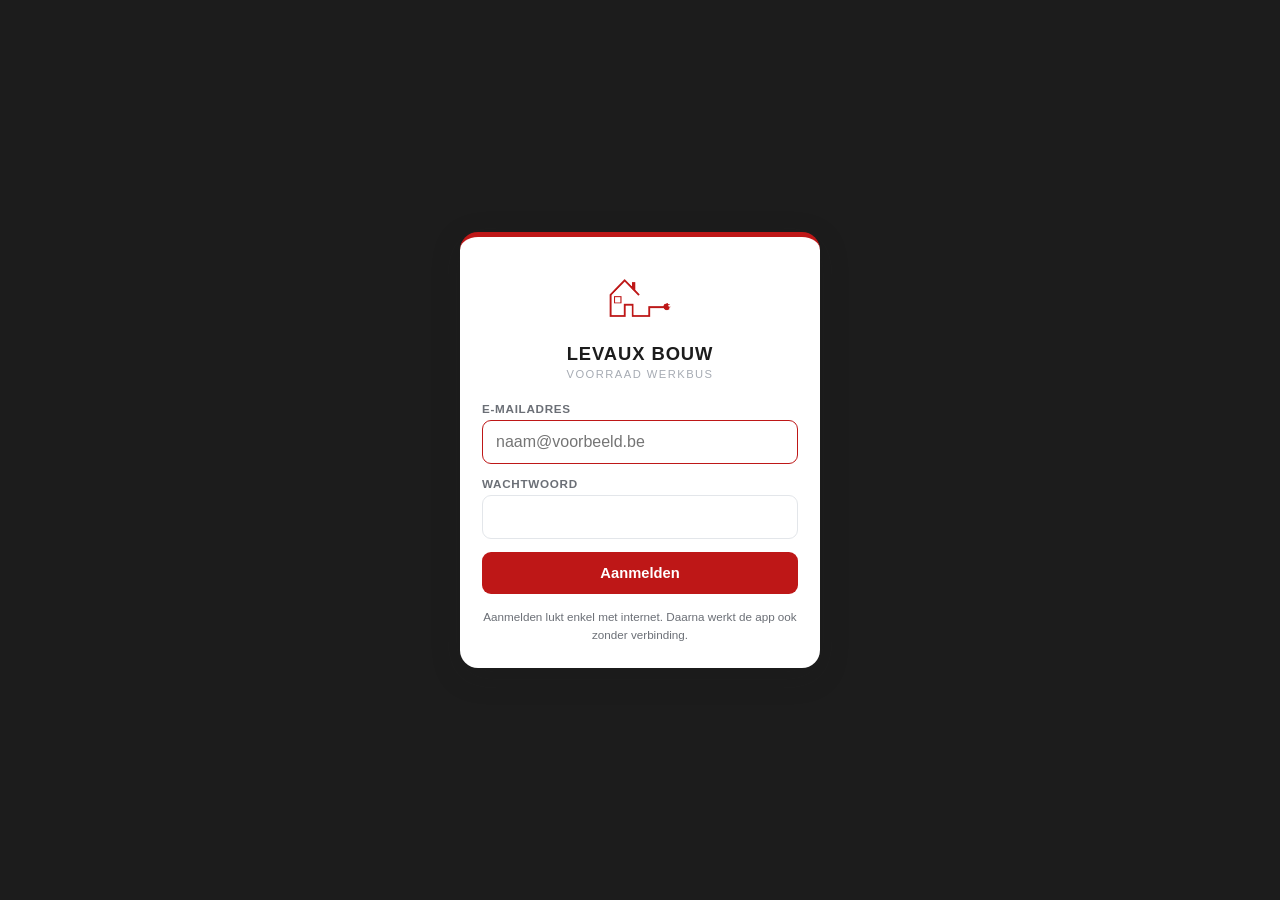
==== commit a1b826fb: "laatste" ====
--- a/index.html
+++ b/index.html
@@ -168,7 +168,7 @@
 
     <div class="paneel">
       <h3>Leveranciers</h3>
-      <p>Bij elke leverancier hoort een standaardcategorie en het soort orderlijst. <strong>Kaartjes</strong> is de Cebeo-app; <strong>tabel</strong> is een lijst met artikelnummer, aantal en prijs naast elkaar.</p>
+      <p>Bij elke leverancier hoort een standaardcategorie: die staat dan meteen goed bij nieuwe producten van hem. Hoe zijn bestelbon eruitziet zoekt de app zelf uit.</p>
       <div id="lev-lijst"></div>
       <div class="veld" style="margin:12px 0 8px">
         <input type="text" id="nieuwe-lev" placeholder="Naam nieuwe leverancier">
@@ -181,7 +181,7 @@
 
     <div class="paneel">
       <h3>Minimumvoorraad</h3>
-      <p>Per soort materiaal ligt vast wanneer je wil bijbestellen. Nieuwe producten krijgen dat minimum automatisch. Stel je bij een product zelf een minimum in, dan blijft dat staan.</p>
+      <p>Per soort materiaal ligt vast wanneer je wil bijbestellen. Pas je hier een aantal aan, dan volgen alle producten van dat soort meteen mee. Stel je bij één product zelf een minimum in, dan blijft dat staan.</p>
       <div id="regel-lijst"></div>
       <button class="knop knop--leeg" id="btn-regels-toepassen" style="margin-top:12px">Regels opnieuw toepassen</button>
     </div>
--- a/css/styles.css
+++ b/css/styles.css
@@ -229,8 +229,8 @@
 .selectiebalk__weg[disabled] { opacity: .4; }
 #selectie-acties { display: flex; gap: 7px; flex-wrap: wrap; }
 
-.kaart--kiesbaar { cursor: pointer; }
-.kaart--gekozen { outline: 2px solid var(--rood); outline-offset: -2px; background: var(--rood-licht); }
+.kaart.kaart--kiesbaar { cursor: pointer; }
+.kaart.kaart--gekozen { outline: 2px solid var(--rood); outline-offset: -2px; background: var(--rood-licht); }
 .kaart__vink {
   width: 26px; height: 26px; flex: none;
   border-radius: 50%;
@@ -238,9 +238,11 @@
   display: grid; place-items: center;
   color: transparent; font-size: .85rem; font-weight: 700;
 }
-.kaart--gekozen .kaart__vink { background: var(--rood); border-color: var(--rood); color: var(--wit); }
-.kaart--kiezen { grid-template-columns: 26px 50px minmax(0, 1fr); }
-.kaart--kiezen .kaart__aantal { display: none; }
+.kaart.kaart--gekozen .kaart__vink { background: var(--rood); border-color: var(--rood); color: var(--wit); }
+/* let op: hogere specificiteit dan .kaart, anders wint de gewone
+   kolomindeling die verderop staat */
+.kaart.kaart--kiezen { grid-template-columns: 26px 50px minmax(0, 1fr); }
+.kaart.kaart--kiezen .kaart__aantal { display: none; }
 
 /* ---------- Productkaart ---------------------------------- */
 
@@ -398,7 +400,7 @@
 /* bewerkbare lijstjes bij Instellingen */
 .beheerrij {
   display: grid;
-  grid-template-columns: 1fr 34% 30px;
+  grid-template-columns: 1fr 40% 30px;
   gap: 8px;
   align-items: center;
   padding: 9px 0;
@@ -423,7 +425,6 @@
 }
 .beheerrij__weg:active { background: var(--grijs-100); }
 .beheerrij__weg[data-vast] { color: var(--grijs-200); }
-.beheerrij__formaat { grid-column: 1 / 3; font-size: .78rem !important; }
 .beheerrij small {
   grid-column: 1 / -1;
   font-size: .68rem; color: var(--grijs-400);
@@ -683,6 +684,17 @@
   font-size: .84rem;
 }
 .regelrij b { font-variant-numeric: tabular-nums; }
+.regelrij input {
+  width: 68px; flex: none;
+  text-align: center; font-weight: 700;
+  font-variant-numeric: tabular-nums;
+  padding: 6px 4px;
+  border: 1.5px solid var(--grijs-200);
+  border-radius: 8px;
+  background: var(--grijs-50);
+  outline: none;
+}
+.regelrij input:focus { border-color: var(--rood); background: var(--wit); }
 
 /* ---------- Toast ------------------------------------------ */
 
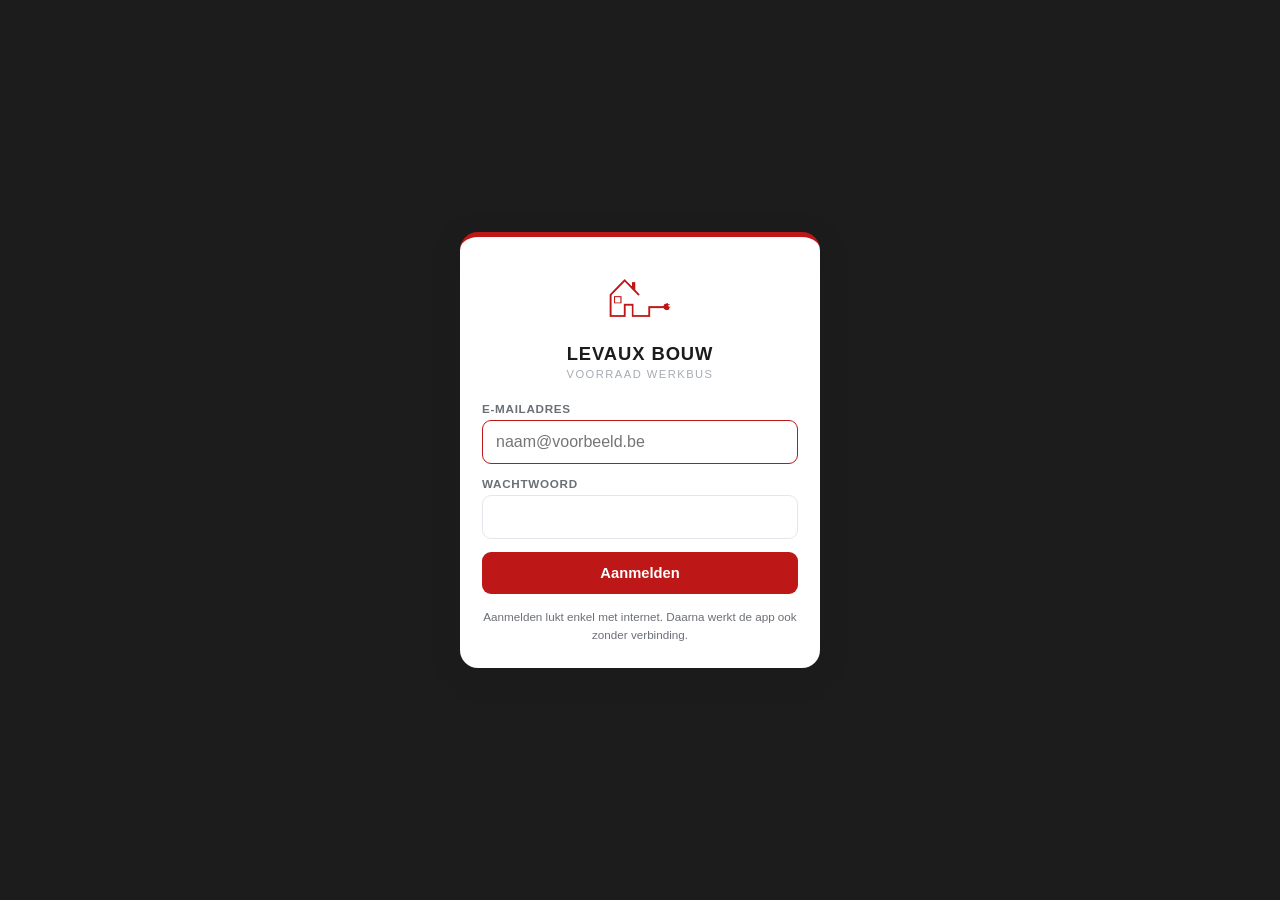
==== commit c0d9a843: "laatste echt" ====
--- a/index.html
+++ b/index.html
@@ -181,9 +181,8 @@
 
     <div class="paneel">
       <h3>Minimumvoorraad</h3>
-      <p>Per soort materiaal ligt vast wanneer je wil bijbestellen. Pas je hier een aantal aan, dan volgen alle producten van dat soort meteen mee. Stel je bij één product zelf een minimum in, dan blijft dat staan.</p>
+      <p>Elk product krijgt hier automatisch zijn minimum uit — of het nu van een bestelbon komt of je het zelf toevoegt. Pas je hier een aantal aan, dan volgen alle producten van dat soort meteen mee. Stel je bij één product zelf een minimum in, dan blijft dat staan.</p>
       <div id="regel-lijst"></div>
-      <button class="knop knop--leeg" id="btn-regels-toepassen" style="margin-top:12px">Regels opnieuw toepassen</button>
     </div>
 
     <div class="paneel">
